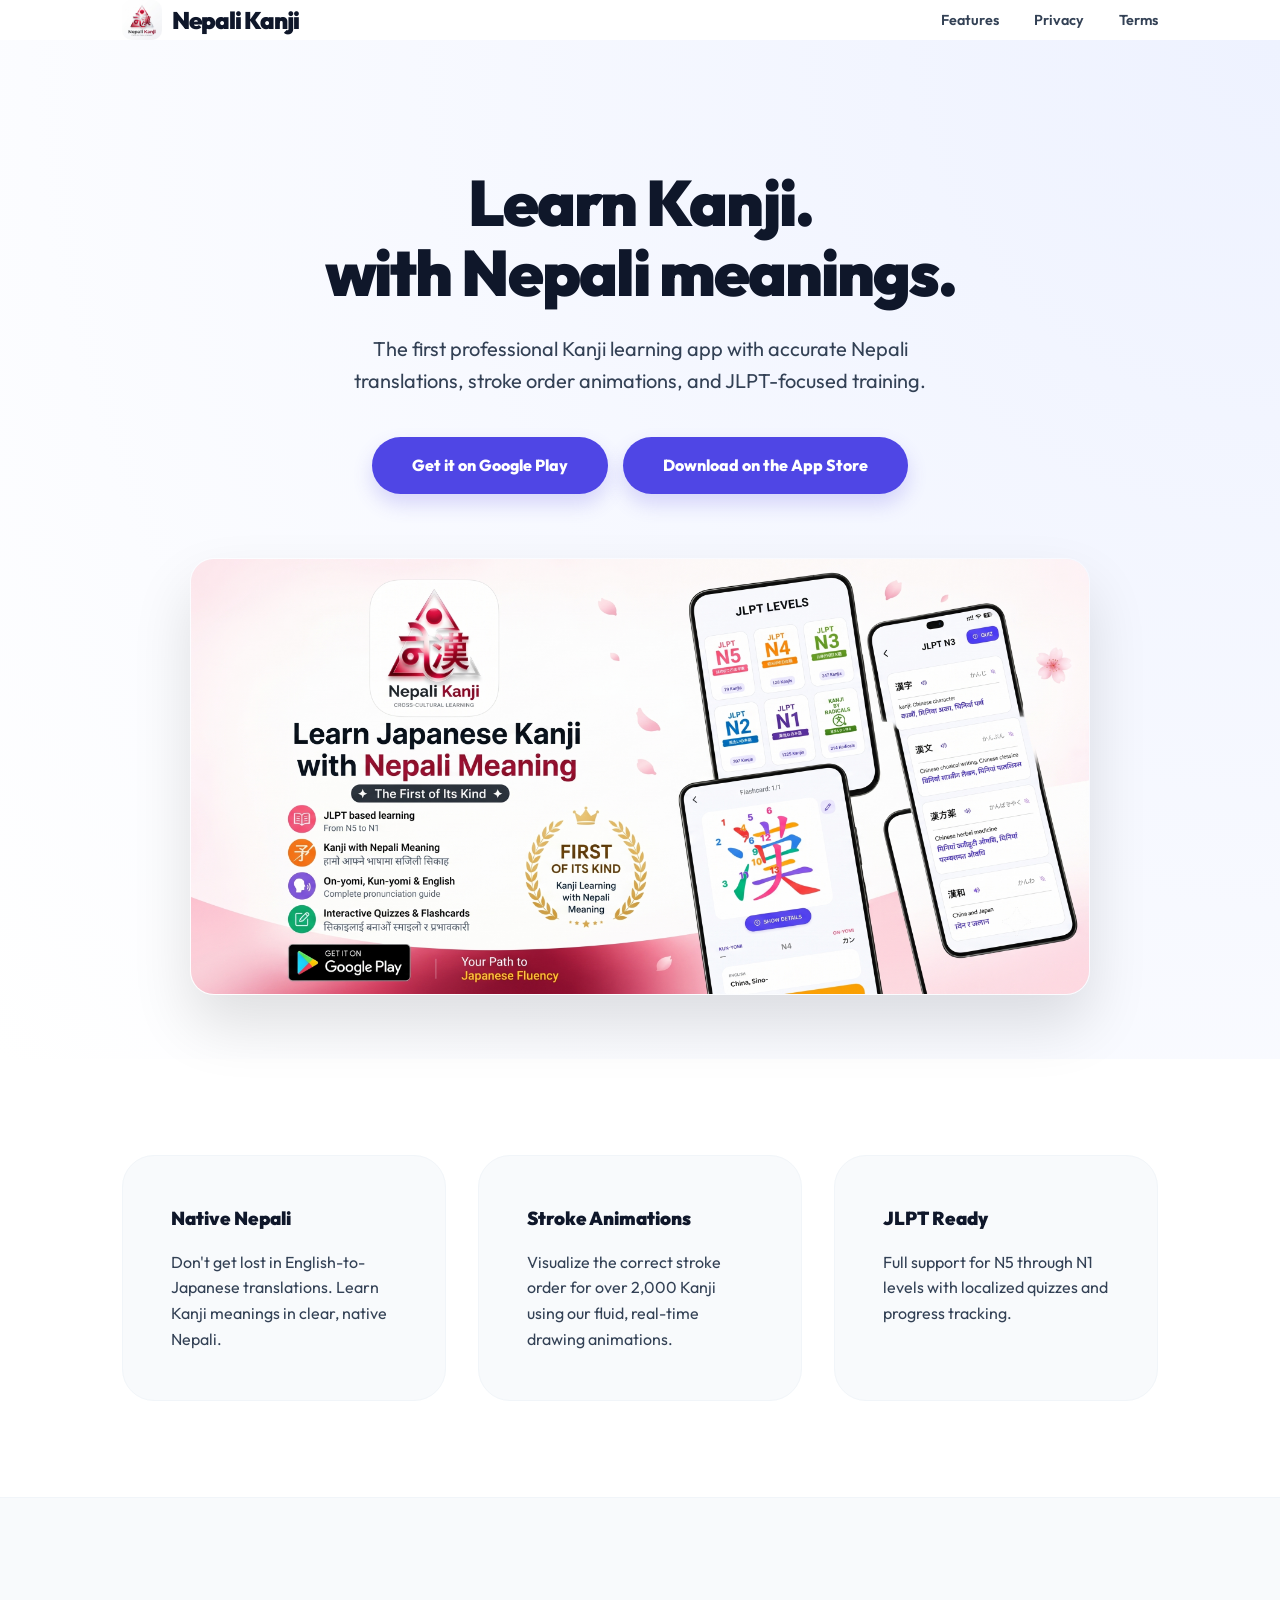
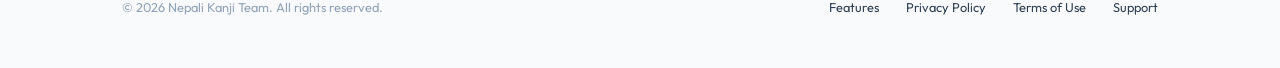
==== index.html @ c0f6758d "Update index.html" ====
<!DOCTYPE html>
<html lang="en">
<head>
    <meta charset="UTF-8">
    <meta name="viewport" content="width=device-width, initial-scale=1.0">
    <title>Nepali Kanji | Master Kanji with Nepali Meanings</title>
    <link rel="preconnect" href="https://fonts.googleapis.com">
    <link rel="preconnect" href="https://fonts.gstatic.com" crossorigin>
    <link href="https://fonts.googleapis.com/css2?family=Outfit:wght@100..900&display=swap" rel="stylesheet">
    <link rel="stylesheet" href="style.css">
    <style>
        /* This moves your inline flex styling into clean CSS, 
           and ensures the buttons stay centered on the landing page */
        .download-buttons {
            display: flex; 
            gap: 15px; 
            margin: 0 auto 20px;
            justify-content: center;
        }
        @media (max-width: 480px) {
            .download-buttons {
                flex-direction: column;
                align-items: center;
            }
        }
    </style>
</head>
<body>

    <header>
        <div class="container" style="display: flex; justify-content: space-between; align-items: center;">
            <div class="logo">
                <img src="assets/images/logo.png" alt="Nepali Kanji Logo">
                <span>Nepali Kanji</span>
            </div>
            <nav>
                <a href="#features">Features</a>
                <a href="privacy.html">Privacy</a>
                <a href="terms.html">Terms</a>
            </nav>
        </div>
    </header>

    <section class="hero">
        <div class="container">
            <h1>Learn Kanji. <br>with Nepali meanings.</h1>
            <p>The first professional Kanji learning app with accurate Nepali translations, stroke order animations, and JLPT-focused training.</p>
            
            <div class="download-buttons">
                <a href="https://play.google.com/store/apps/details?id=com.nepalikanji&pcampaignid=web_share" class="btn google-play" target="_blank" rel="noopener noreferrer">Get it on Google Play</a>
                <a href="https://apps.apple.com/np/app/nepali-kanji/id6767144621" class="btn app-store" target="_blank" rel="noopener noreferrer">Download on the App Store</a>
            </div>

            <div class="hero-image">
                <img src="assets/images/feature_image.png" alt="Nepali Kanji App Preview">
            </div>
        </div>
    </section>

    <section class="features" id="features">
        <div class="container" style="display: grid; grid-template-columns: repeat(auto-fit, minmax(300px, 1fr)); gap: 2rem;">
            <div class="feature-card">
                <h3>Native Nepali</h3>
                <p>Don't get lost in English-to-Japanese translations. Learn Kanji meanings in clear, native Nepali.</p>
            </div>
            <div class="feature-card">
                <h3>Stroke Animations</h3>
                <p>Visualize the correct stroke order for over 2,000 Kanji using our fluid, real-time drawing animations.</p>
            </div>
            <div class="feature-card">
                <h3>JLPT Ready</h3>
                <p>Full support for N5 through N1 levels with localized quizzes and progress tracking.</p>
            </div>
        </div>
    </section>

    <footer>
        <div class="container">
            <div class="footer-content">
                <div class="copyright">© <span id="year"></span> Nepali Kanji Team. All rights reserved.</div>
                <div class="footer-links">
                    <a href="#features">Features</a>
                    <a href="privacy.html">Privacy Policy</a>
                    <a href="terms.html">Terms of Use</a>
                    <a href="#">Support</a>
                </div>
            </div>
        </div>
    </footer>

    <script>
        document.getElementById('year').textContent = new Date().getFullYear();
    </script>
</body>
</html>
---- style.css ----
:root {
    --primary: #4F46E5;
    --primary-hover: #4338CA;
    --slate-50: #F8FAFC;
    --slate-100: #F1F5F9;
    --slate-800: #1E293B;
    --slate-900: #0F172A;
    --text-main: #334155;
    --white: #FFFFFF;
}

* {
    margin: 0;
    padding: 0;
    box-sizing: border-box;
}

body {
    font-family: 'Outfit', sans-serif;
    line-height: 1.6;
    color: var(--text-main);
    background-color: var(--white);
    overflow-x: hidden;
}

.container {
    max-width: 1100px;
    margin: 0 auto;
    padding: 0 2rem;
    width: 100%;
}

/* Header */
header {
    width: 100%;
}

.logo {
    font-weight: 900;
    font-size: 1.5rem;
    color: var(--slate-900);
    letter-spacing: -1px;
    display: flex;
    align-items: center;
    gap: 10px;
}

.logo img {
    height: 40px;
    border-radius: 10px;
}

nav a {
    text-decoration: none;
    color: var(--text-main);
    font-weight: 600;
    margin-left: 2rem;
    font-size: 0.9rem;
    transition: color 0.2s;
}

nav a:hover {
    color: var(--primary);
}

/* Hero Section */
.hero {
    padding: 8rem 0 4rem 0;
    text-align: center;
    background: radial-gradient(circle at top right, #EEF2FF, transparent);
    width: 100%;
}

.hero h1 {
    font-size: 4rem;
    font-weight: 900;
    color: var(--slate-900);
    line-height: 1.1;
    margin-bottom: 1.5rem;
    letter-spacing: -2px;
}

.hero p {
    font-size: 1.25rem;
    color: var(--text-main);
    max-width: 600px;
    margin: 0 auto 2.5rem;
}

/* FIXED: Download Buttons centered globally */
.download-buttons {
    display: flex;
    gap: 15px;
    margin: 0 auto 2.5rem;
    justify-content: center; /* Centers the buttons horizontally */
    align-items: center;
    width: 100%;
}

.btn {
    display: inline-block;
    background-color: var(--primary);
    color: var(--white);
    padding: 1rem 2.5rem;
    border-radius: 50px;
    text-decoration: none;
    font-weight: 800;
    transition: transform 0.2s, background-color 0.2s;
    box-shadow: 0 10px 20px rgba(79, 70, 229, 0.2);
}

.btn:hover {
    background-color: var(--primary-hover);
    transform: translateY(-2px);
}

/* Hero Image */
.hero-image {
    margin-top: 4rem;
    position: relative;
    max-width: 900px;
    margin-left: auto;
    margin-right: auto;
    width: 100%;
}

.hero-image img {
    display: block;
    width: 100%;
    height: auto;
    border-radius: 24px;
    box-shadow: 0 30px 60px rgba(0, 0, 0, 0.12);
    border: 1px solid rgba(255, 255, 255, 0.3);
}

/* Features */
.features {
    padding: 6rem 0;
    width: 100%;
}

.feature-card {
    padding: 3rem;
    background: var(--slate-50);
    border-radius: 32px;
    border: 1px solid var(--slate-100);
}

.feature-card h3 {
    font-weight: 900;
    margin-bottom: 1rem;
    color: var(--slate-900);
}

/* Footer */
footer {
    padding: 6rem 0 3rem;
    background-color: var(--slate-50);
    border-top: 1px solid var(--slate-100);
    width: 100%;
}

.footer-content {
    display: flex;
    justify-content: space-between;
    align-items: center;
    flex-wrap: wrap;
    gap: 2rem;
}

.footer-links a {
    text-decoration: none;
    color: var(--text-main);
    font-size: 0.8rem;
    margin-left: 1.5rem;
}

.copyright {
    font-size: 0.8rem;
    color: #94A3B8;
}

/* Legal Pages */
.legal-content {
    padding: 6rem 0;
    max-width: 800px;
    margin: 0 auto;
}

.legal-content h1 {
    font-size: 2.5rem;
    font-weight: 900;
    margin-bottom: 2rem;
}

.legal-content h2 {
    font-size: 1.5rem;
    font-weight: 900;
    margin: 2.5rem 0 1rem;
    color: var(--primary);
}

.legal-content p, .legal-content ul {
    margin-bottom: 1.5rem;
    line-height: 1.8;
}

/* Responsive adjustments */
@media (max-width: 480px) {
    .download-buttons {
        flex-direction: column;
        align-items: center;
    }
    .download-buttons .btn {
        width: 100%;
        text-align: center;
    }
}
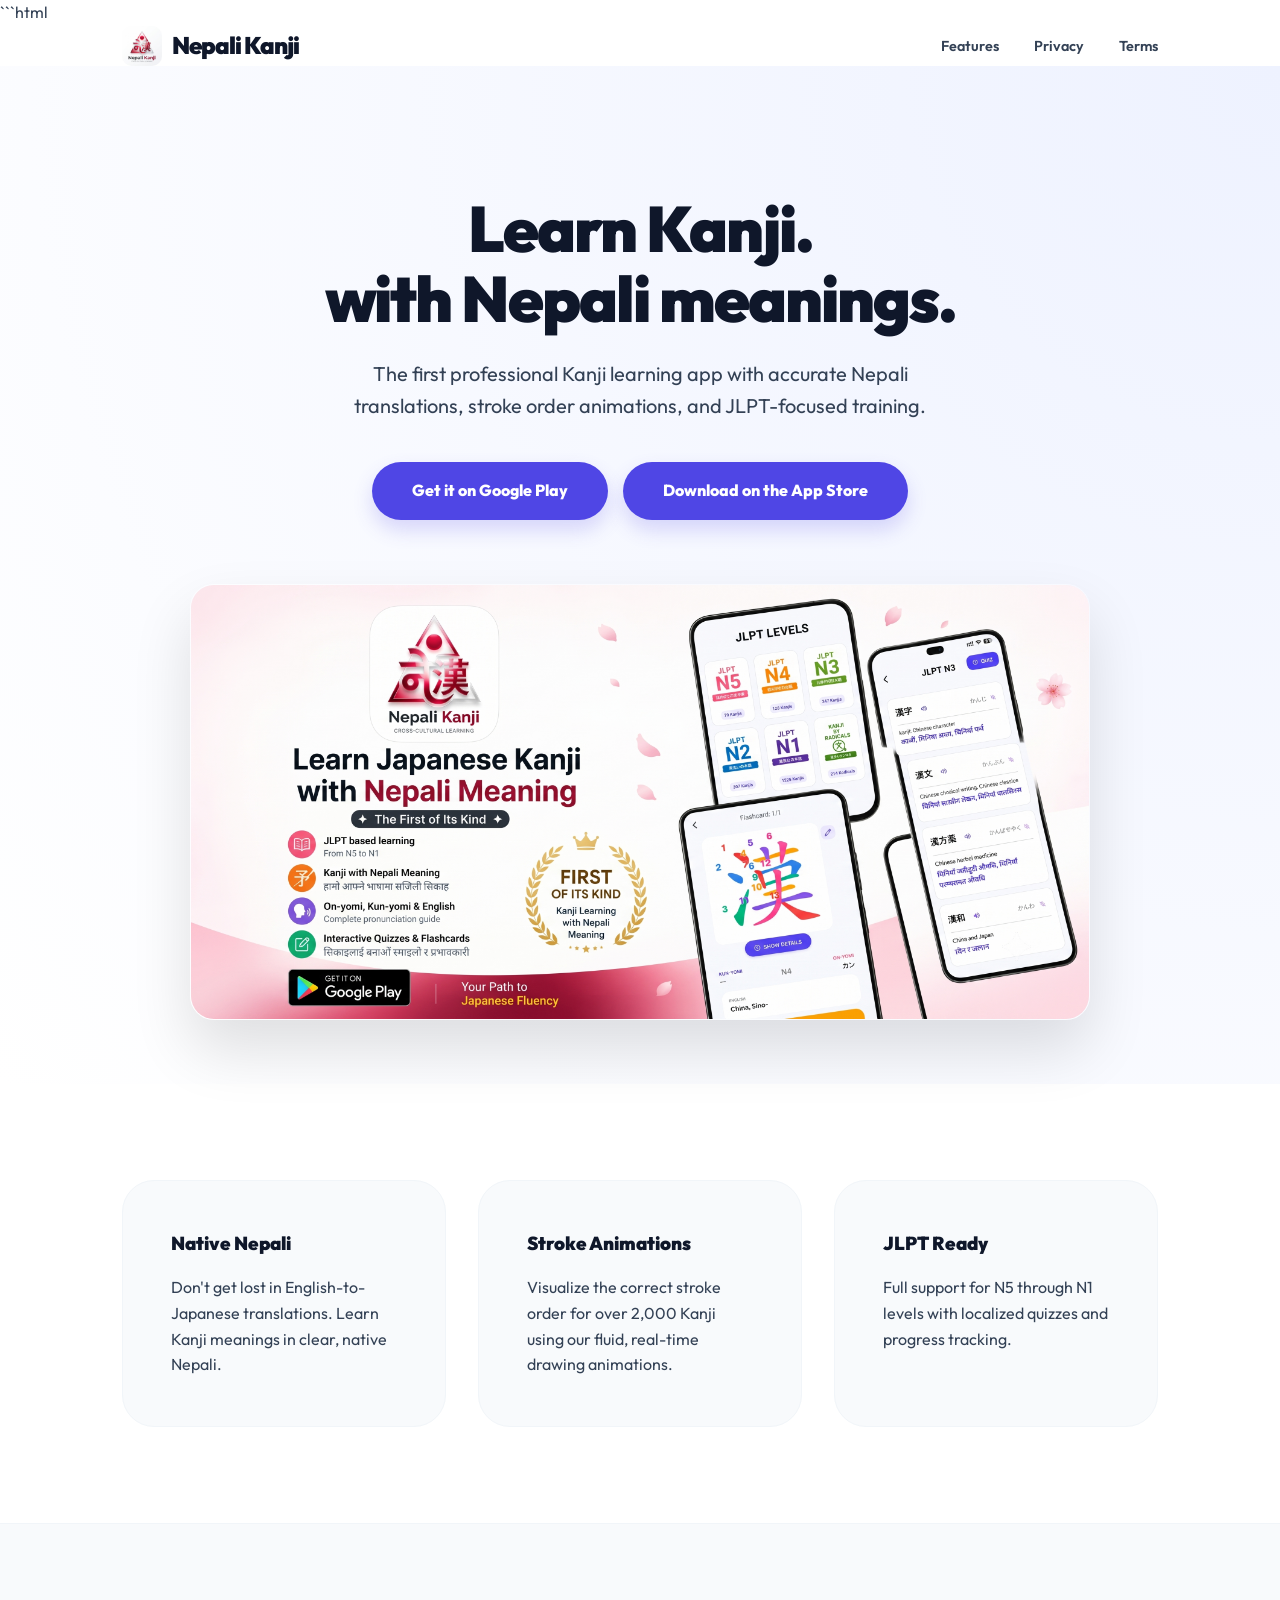
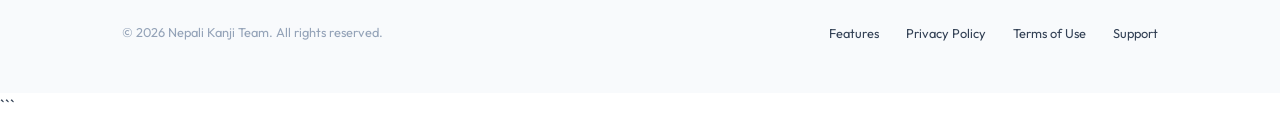
==== commit 51cbd5c6: "Update index.html" ====
--- a/index.html
+++ b/index.html
@@ -1,22 +1,86 @@
+```html
 <!DOCTYPE html>
 <html lang="en">
 <head>
     <meta charset="UTF-8">
     <meta name="viewport" content="width=device-width, initial-scale=1.0">
+
+    <!-- Primary SEO -->
     <title>Nepali Kanji | Master Kanji with Nepali Meanings</title>
+    <meta name="description" content="Learn Japanese Kanji with accurate Nepali meanings. Master JLPT N5–N1 Kanji through stroke order animations, quizzes, progress tracking, and localized Nepali learning.">
+    <meta name="keywords" content="Nepali Kanji, Kanji Learning App, Japanese Kanji, JLPT N5, JLPT N4, JLPT N3, JLPT N2, JLPT N1, Learn Japanese in Nepali, Japanese Language Nepal, Kanji Dictionary Nepali">
+    <meta name="author" content="Nepali Kanji Team">
+    <meta name="robots" content="index, follow">
+    <meta name="language" content="English">
+
+    <!-- Canonical URL -->
+    <link rel="canonical" href="https://nepalikanjiapp.com/">
+
+    <!-- Theme Color -->
+    <meta name="theme-color" content="#2563eb">
+
+    <!-- Open Graph -->
+    <meta property="og:type" content="website">
+    <meta property="og:title" content="Nepali Kanji | Master Kanji with Nepali Meanings">
+    <meta property="og:description" content="The first professional Kanji learning app with accurate Nepali translations, stroke order animations, and JLPT-focused training.">
+    <meta property="og:url" content="https://nepalikanji.com/">
+    <meta property="og:site_name" content="Nepali Kanji">
+    <meta property="og:image" content="https://nepalikanji.com/assets/images/feature_image.png">
+    <meta property="og:image:alt" content="Nepali Kanji App Preview">
+
+    <!-- Twitter -->
+    <meta name="twitter:card" content="summary_large_image">
+    <meta name="twitter:title" content="Nepali Kanji | Master Kanji with Nepali Meanings">
+    <meta name="twitter:description" content="Learn Japanese Kanji with Nepali meanings, JLPT practice, and stroke order animations.">
+    <meta name="twitter:image" content="https://nepalikanji.com/assets/images/feature_image.png">
+
+    <!-- Mobile App -->
+    <meta name="apple-mobile-web-app-capable" content="yes">
+    <meta name="apple-mobile-web-app-title" content="Nepali Kanji">
+    <meta name="apple-mobile-web-app-status-bar-style" content="default">
+
+    <!-- Favicon -->
+    <link rel="icon" type="image/png" href="assets/images/logo.png">
+    <link rel="apple-touch-icon" href="assets/images/logo.png">
+
+    <!-- Fonts -->
     <link rel="preconnect" href="https://fonts.googleapis.com">
     <link rel="preconnect" href="https://fonts.gstatic.com" crossorigin>
     <link href="https://fonts.googleapis.com/css2?family=Outfit:wght@100..900&display=swap" rel="stylesheet">
+
+    <!-- Styles -->
     <link rel="stylesheet" href="style.css">
+
+    <!-- Structured Data -->
+    <script type="application/ld+json">
+    {
+      "@context": "https://schema.org",
+      "@type": "MobileApplication",
+      "name": "Nepali Kanji",
+      "applicationCategory": "EducationalApplication",
+      "operatingSystem": "Android, iOS",
+      "description": "Learn Japanese Kanji with accurate Nepali meanings, stroke order animations, JLPT preparation, quizzes, and progress tracking.",
+      "url": "https://nepalikanji.com/",
+      "image": "https://nepalikanji.com/assets/images/feature_image.png",
+      "publisher": {
+        "@type": "Organization",
+        "name": "Nepali Kanji Team"
+      },
+      "downloadUrl": [
+        "https://play.google.com/store/apps/details?id=com.nepalikanji",
+        "https://apps.apple.com/np/app/nepali-kanji/id6767144621"
+      ]
+    }
+    </script>
+
     <style>
-        /* This moves your inline flex styling into clean CSS, 
-           and ensures the buttons stay centered on the landing page */
         .download-buttons {
-            display: flex; 
-            gap: 15px; 
+            display: flex;
+            gap: 15px;
             margin: 0 auto 20px;
             justify-content: center;
         }
+
         @media (max-width: 480px) {
             .download-buttons {
                 flex-direction: column;
@@ -43,12 +107,27 @@
 
     <section class="hero">
         <div class="container">
-            <h1>Learn Kanji. <br>with Nepali meanings.</h1>
-            <p>The first professional Kanji learning app with accurate Nepali translations, stroke order animations, and JLPT-focused training.</p>
-            
+            <h1>Learn Kanji.<br>with Nepali meanings.</h1>
+
+            <p>
+                The first professional Kanji learning app with accurate Nepali translations,
+                stroke order animations, and JLPT-focused training.
+            </p>
+
             <div class="download-buttons">
-                <a href="https://play.google.com/store/apps/details?id=com.nepalikanji&pcampaignid=web_share" class="btn google-play" target="_blank" rel="noopener noreferrer">Get it on Google Play</a>
-                <a href="https://apps.apple.com/np/app/nepali-kanji/id6767144621" class="btn app-store" target="_blank" rel="noopener noreferrer">Download on the App Store</a>
+                <a href="https://play.google.com/store/apps/details?id=com.nepalikanji&pcampaignid=web_share"
+                   class="btn google-play"
+                   target="_blank"
+                   rel="noopener noreferrer">
+                    Get it on Google Play
+                </a>
+
+                <a href="https://apps.apple.com/np/app/nepali-kanji/id6767144621"
+                   class="btn app-store"
+                   target="_blank"
+                   rel="noopener noreferrer">
+                    Download on the App Store
+                </a>
             </div>
 
             <div class="hero-image">
@@ -58,26 +137,44 @@
     </section>
 
     <section class="features" id="features">
-        <div class="container" style="display: grid; grid-template-columns: repeat(auto-fit, minmax(300px, 1fr)); gap: 2rem;">
+        <div class="container"
+             style="display: grid; grid-template-columns: repeat(auto-fit, minmax(300px, 1fr)); gap: 2rem;">
+
             <div class="feature-card">
                 <h3>Native Nepali</h3>
-                <p>Don't get lost in English-to-Japanese translations. Learn Kanji meanings in clear, native Nepali.</p>
+                <p>
+                    Don't get lost in English-to-Japanese translations.
+                    Learn Kanji meanings in clear, native Nepali.
+                </p>
             </div>
+
             <div class="feature-card">
                 <h3>Stroke Animations</h3>
-                <p>Visualize the correct stroke order for over 2,000 Kanji using our fluid, real-time drawing animations.</p>
+                <p>
+                    Visualize the correct stroke order for over 2,000 Kanji
+                    using our fluid, real-time drawing animations.
+                </p>
             </div>
+
             <div class="feature-card">
                 <h3>JLPT Ready</h3>
-                <p>Full support for N5 through N1 levels with localized quizzes and progress tracking.</p>
+                <p>
+                    Full support for N5 through N1 levels with localized
+                    quizzes and progress tracking.
+                </p>
             </div>
+
         </div>
     </section>
 
     <footer>
         <div class="container">
             <div class="footer-content">
-                <div class="copyright">© <span id="year"></span> Nepali Kanji Team. All rights reserved.</div>
+                <div class="copyright">
+                    © <span id="year"></span> Nepali Kanji Team.
+                    All rights reserved.
+                </div>
+
                 <div class="footer-links">
                     <a href="#features">Features</a>
                     <a href="privacy.html">Privacy Policy</a>
@@ -89,7 +186,10 @@
     </footer>
 
     <script>
-        document.getElementById('year').textContent = new Date().getFullYear();
+        document.getElementById('year').textContent =
+            new Date().getFullYear();
     </script>
+
 </body>
 </html>
+```
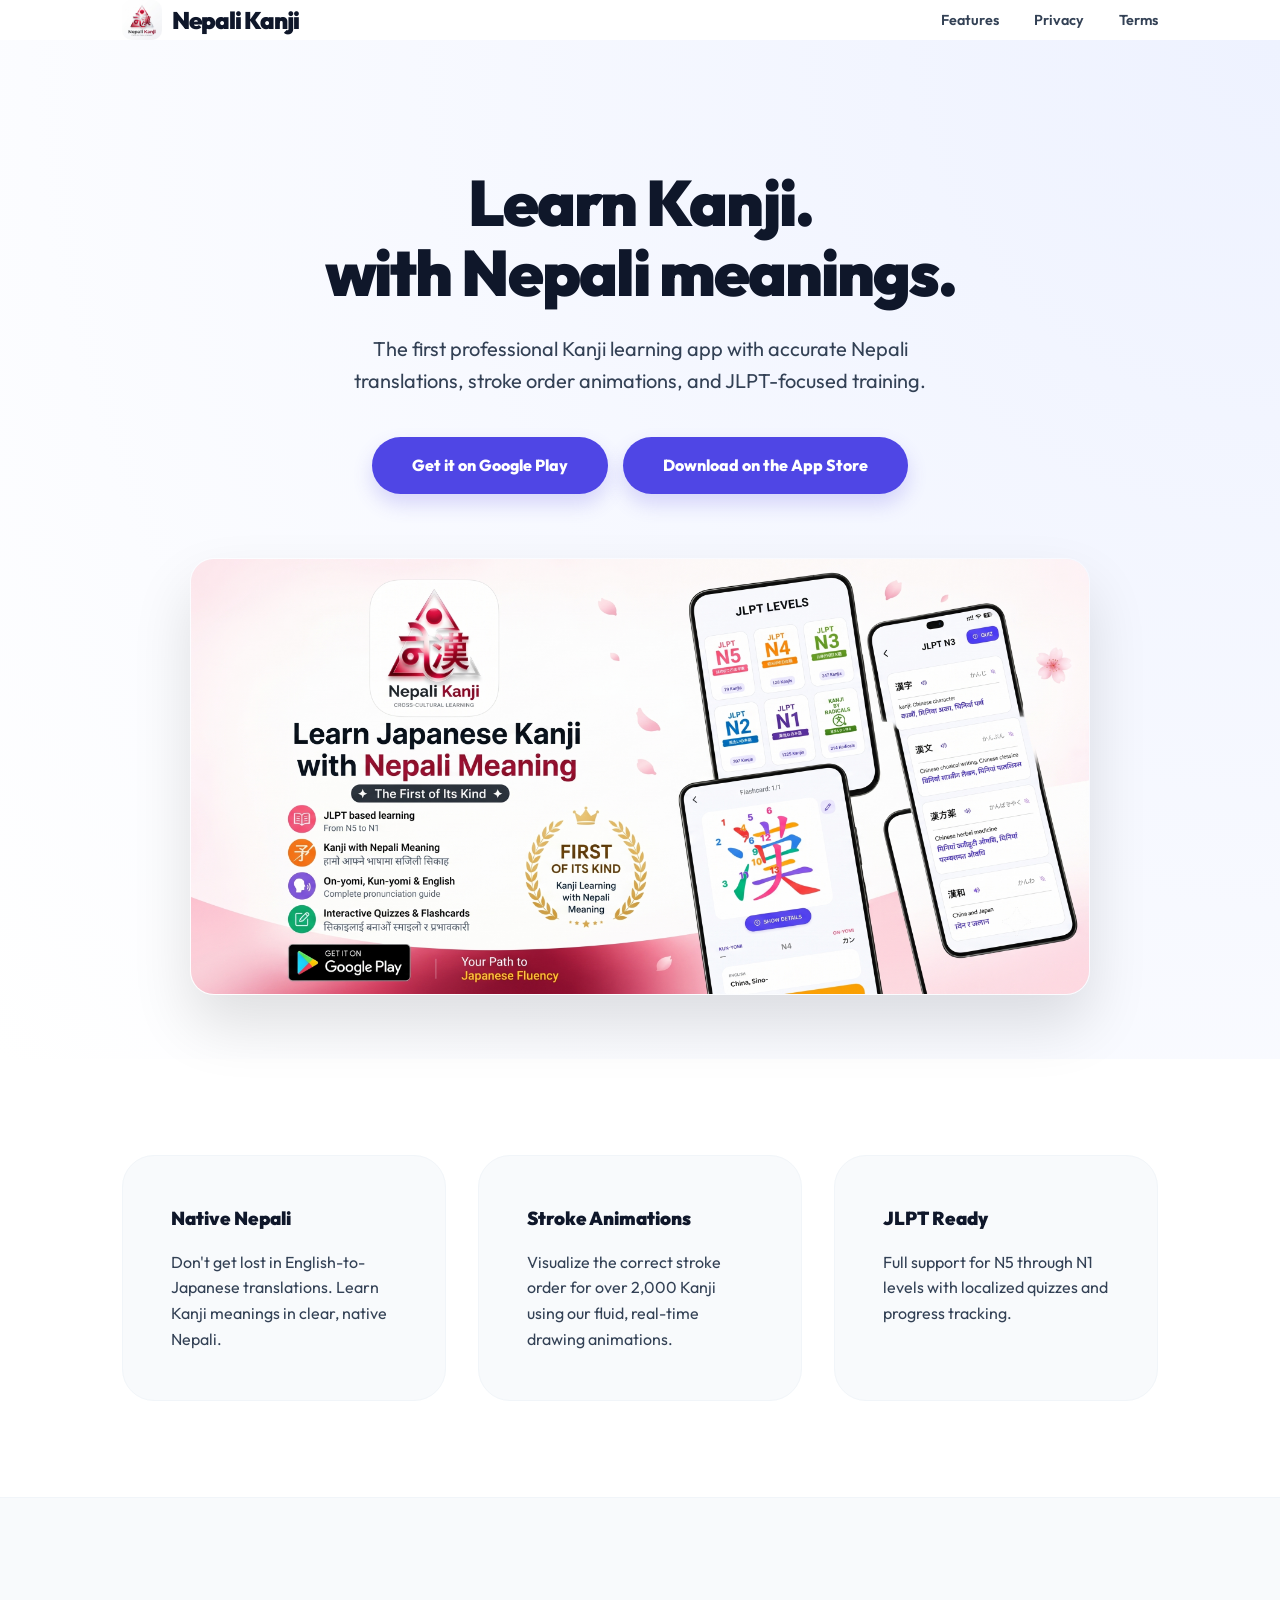
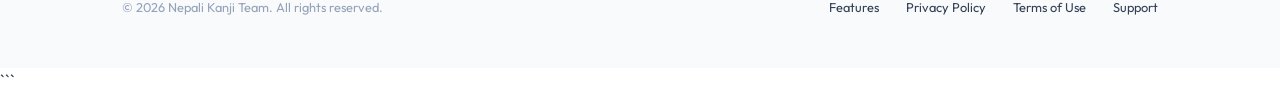
==== commit f865f504: "Update index.html" ====
--- a/index.html
+++ b/index.html
@@ -1,4 +1,3 @@
-```html
 <!DOCTYPE html>
 <html lang="en">
 <head>
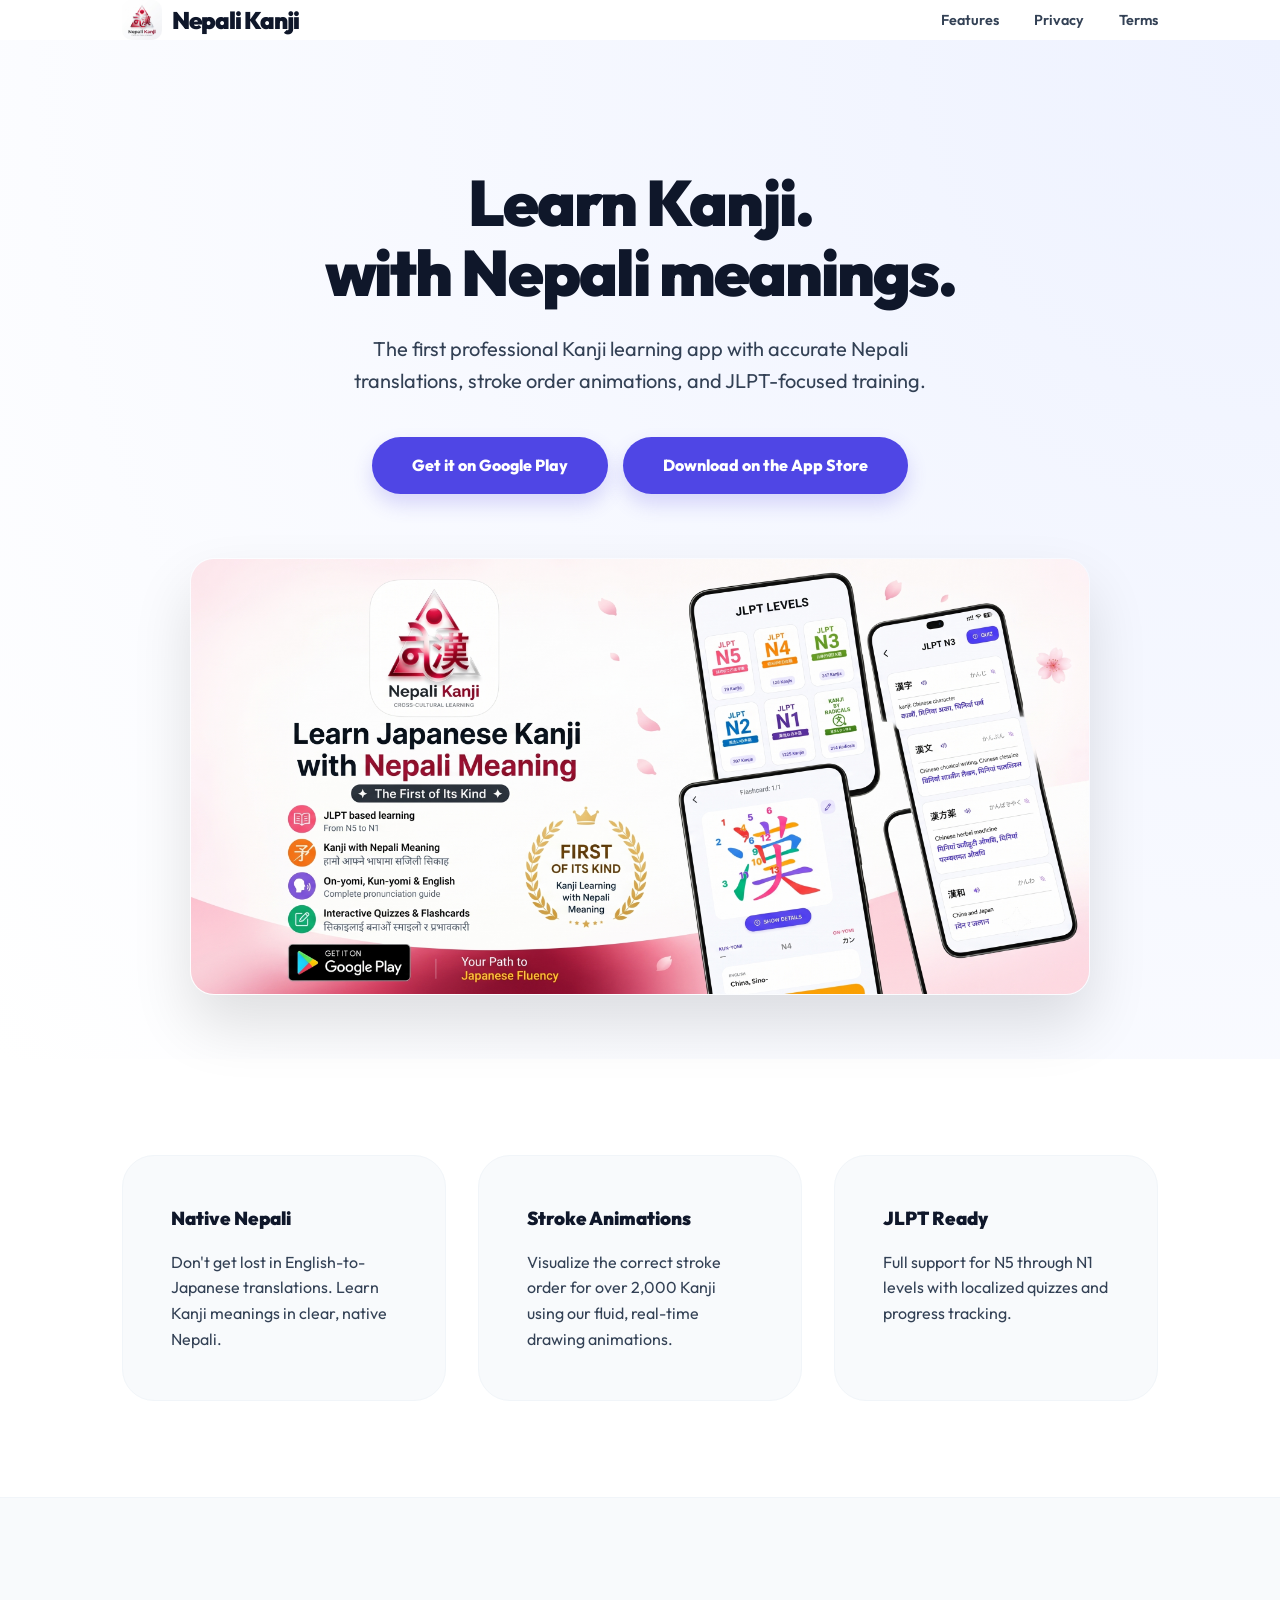
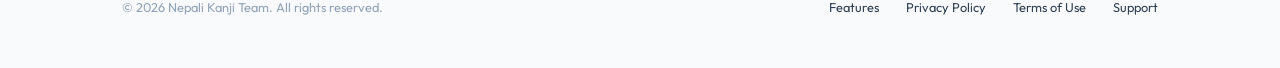
==== commit 1e299413: "Update index.html" ====
--- a/index.html
+++ b/index.html
@@ -22,16 +22,16 @@
     <meta property="og:type" content="website">
     <meta property="og:title" content="Nepali Kanji | Master Kanji with Nepali Meanings">
     <meta property="og:description" content="The first professional Kanji learning app with accurate Nepali translations, stroke order animations, and JLPT-focused training.">
-    <meta property="og:url" content="https://nepalikanji.com/">
+    <meta property="og:url" content="https://nepalikanjiapp.com/">
     <meta property="og:site_name" content="Nepali Kanji">
-    <meta property="og:image" content="https://nepalikanji.com/assets/images/feature_image.png">
+    <meta property="og:image" content="https://nepalikanjiapp.com/assets/images/feature_image.png">
     <meta property="og:image:alt" content="Nepali Kanji App Preview">
 
     <!-- Twitter -->
     <meta name="twitter:card" content="summary_large_image">
     <meta name="twitter:title" content="Nepali Kanji | Master Kanji with Nepali Meanings">
     <meta name="twitter:description" content="Learn Japanese Kanji with Nepali meanings, JLPT practice, and stroke order animations.">
-    <meta name="twitter:image" content="https://nepalikanji.com/assets/images/feature_image.png">
+    <meta name="twitter:image" content="https://nepalikanjiapp.com/assets/images/feature_image.png">
 
     <!-- Mobile App -->
     <meta name="apple-mobile-web-app-capable" content="yes">
@@ -59,8 +59,8 @@
       "applicationCategory": "EducationalApplication",
       "operatingSystem": "Android, iOS",
       "description": "Learn Japanese Kanji with accurate Nepali meanings, stroke order animations, JLPT preparation, quizzes, and progress tracking.",
-      "url": "https://nepalikanji.com/",
-      "image": "https://nepalikanji.com/assets/images/feature_image.png",
+      "url": "https://nepalikanjiapp.com/",
+      "image": "https://nepalikanjiapp.com/assets/images/feature_image.png",
       "publisher": {
         "@type": "Organization",
         "name": "Nepali Kanji Team"
@@ -191,4 +191,3 @@
 
 </body>
 </html>
-```
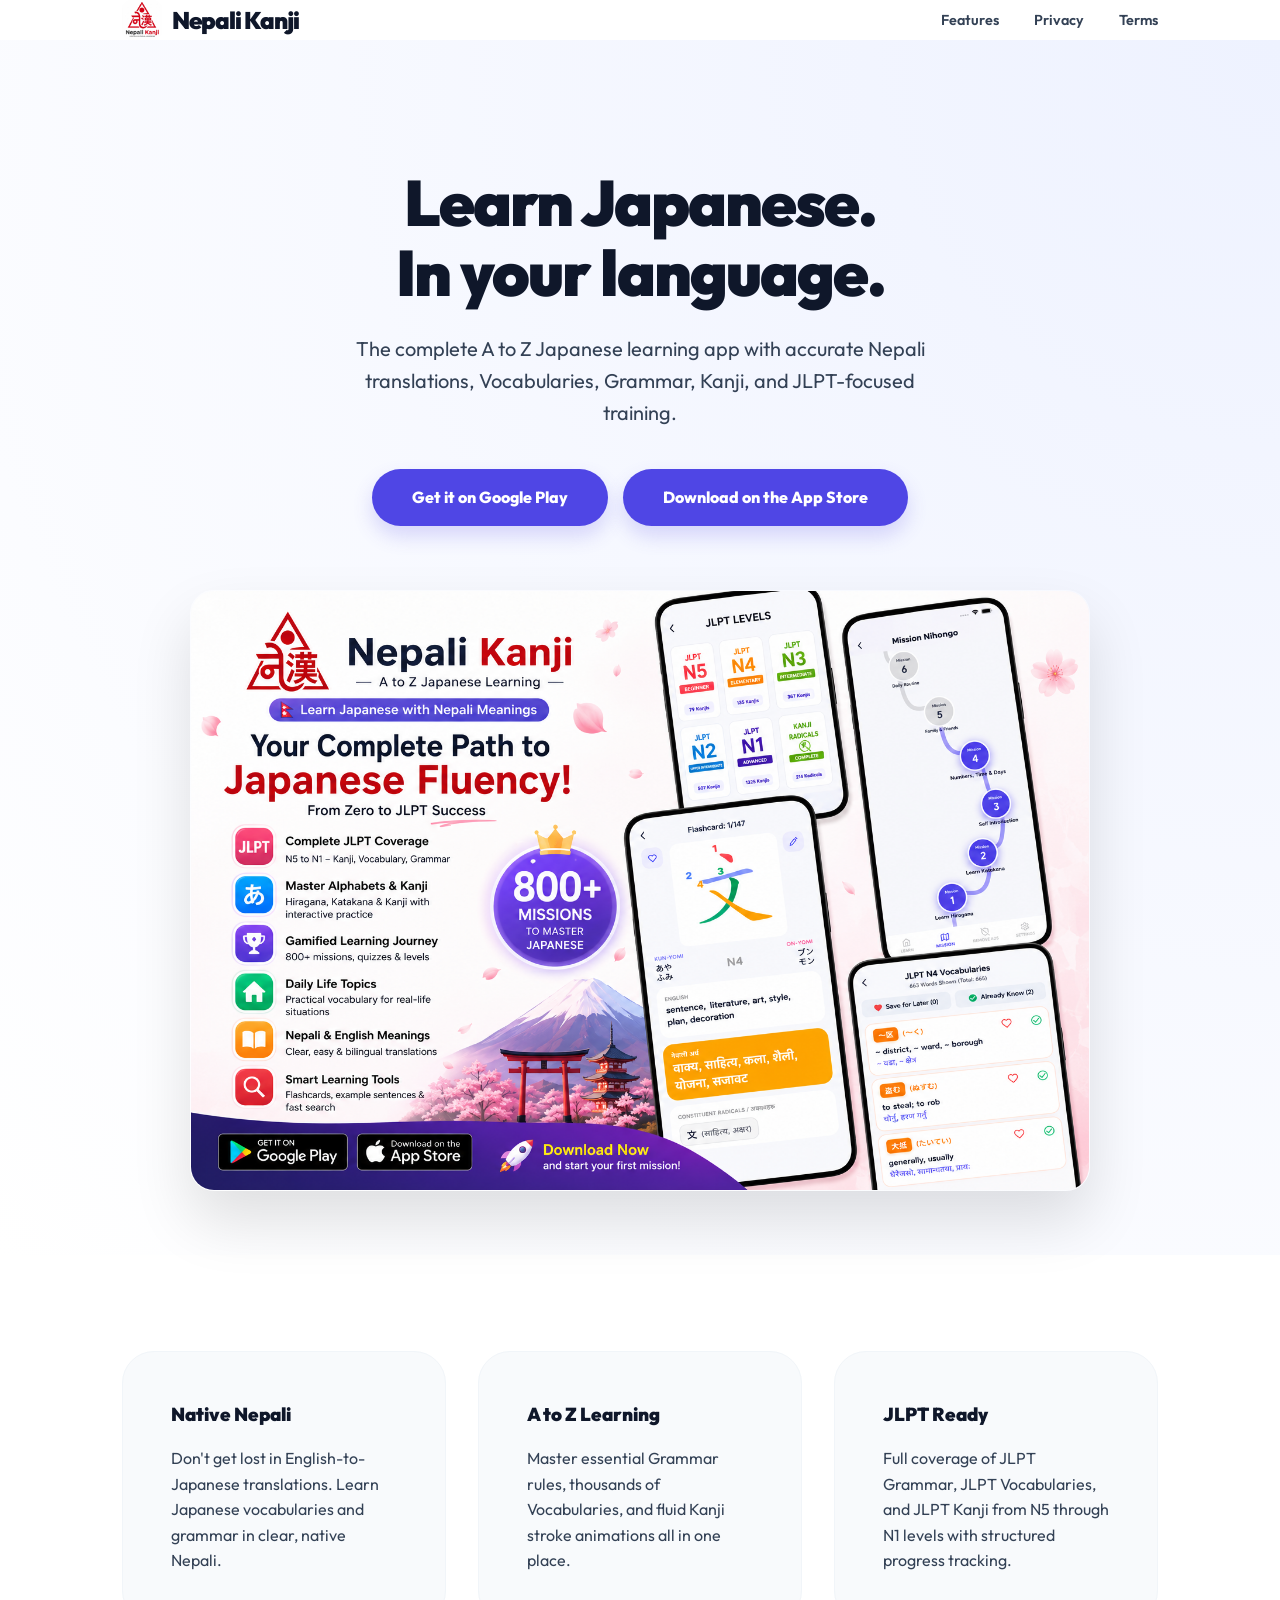
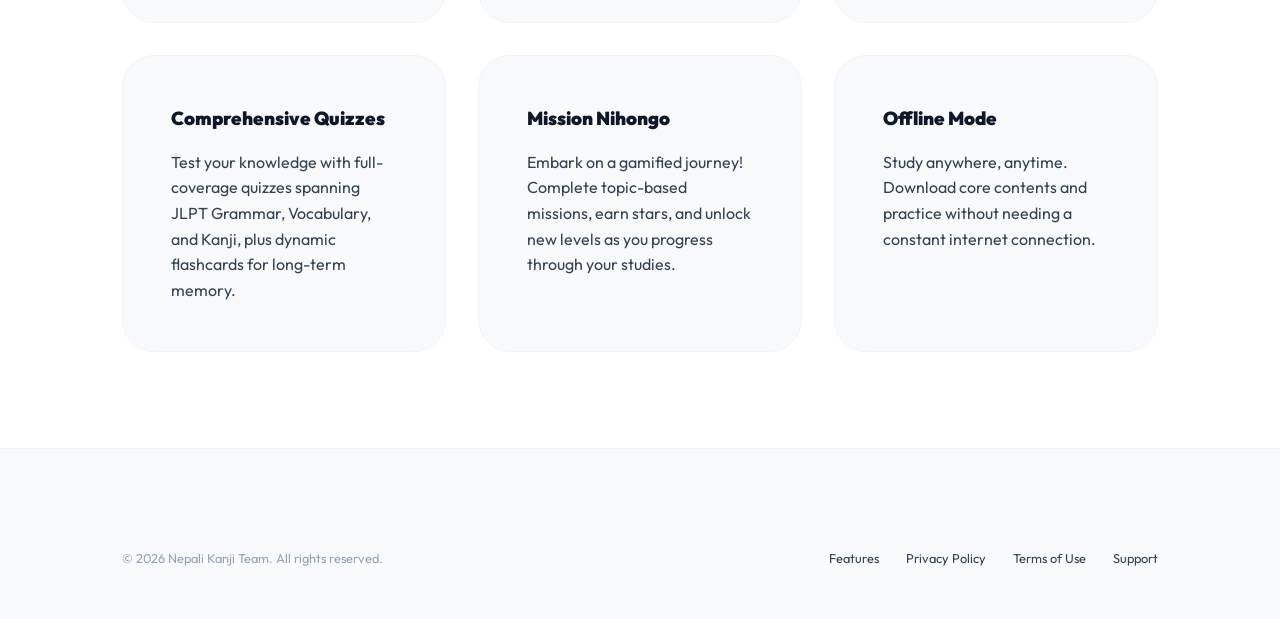
==== commit f94ab535: "Update index.html" ====
--- a/index.html
+++ b/index.html
@@ -5,9 +5,9 @@
     <meta name="viewport" content="width=device-width, initial-scale=1.0">
 
     <!-- Primary SEO -->
-    <title>Nepali Kanji | Master Kanji with Nepali Meanings</title>
-    <meta name="description" content="Learn Japanese Kanji with accurate Nepali meanings. Master JLPT N5–N1 Kanji through stroke order animations, quizzes, progress tracking, and localized Nepali learning.">
-    <meta name="keywords" content="Nepali Kanji, Kanji Learning App, Japanese Kanji, JLPT N5, JLPT N4, JLPT N3, JLPT N2, JLPT N1, Learn Japanese in Nepali, Japanese Language Nepal, Kanji Dictionary Nepali">
+    <title>Nepali Kanji | Complete Japanese A to Z with Nepali Translations</title>
+    <meta name="description" content="Learn Japanese from A to Z with accurate Nepali meanings. Master Vocabularies, Grammar, Kanji, and JLPT-focused training from N5 to N1.">
+    <meta name="keywords" content="Nepali Kanji, Japanese Learning App, JLPT N5, JLPT N4, JLPT N3, JLPT N2, JLPT N1, Learn Japanese in Nepali, Japanese Language Nepal, Kanji Dictionary Nepali, Japanese Grammar Nepali, Japanese Vocabulary Nepali">
     <meta name="author" content="Nepali Kanji Team">
     <meta name="robots" content="index, follow">
     <meta name="language" content="English">
@@ -20,8 +20,8 @@
 
     <!-- Open Graph -->
     <meta property="og:type" content="website">
-    <meta property="og:title" content="Nepali Kanji | Master Kanji with Nepali Meanings">
-    <meta property="og:description" content="The first professional Kanji learning app with accurate Nepali translations, stroke order animations, and JLPT-focused training.">
+    <meta property="og:title" content="Nepali Kanji | Complete Japanese A to Z with Nepali Translations">
+    <meta property="og:description" content="The complete A to Z Japanese learning app with accurate Nepali translations, Vocabularies, Grammar, Kanji, and JLPT-focused training.">
     <meta property="og:url" content="https://nepalikanjiapp.com/">
     <meta property="og:site_name" content="Nepali Kanji">
     <meta property="og:image" content="https://nepalikanjiapp.com/assets/images/feature_image.png">
@@ -29,8 +29,8 @@
 
     <!-- Twitter -->
     <meta name="twitter:card" content="summary_large_image">
-    <meta name="twitter:title" content="Nepali Kanji | Master Kanji with Nepali Meanings">
-    <meta name="twitter:description" content="Learn Japanese Kanji with Nepali meanings, JLPT practice, and stroke order animations.">
+    <meta name="twitter:title" content="Nepali Kanji | Complete Japanese A to Z with Nepali Translations">
+    <meta name="twitter:description" content="Learn Japanese from A to Z with Nepali meanings, JLPT practice, Vocabularies, Grammar, and Kanji.">
     <meta name="twitter:image" content="https://nepalikanjiapp.com/assets/images/feature_image.png">
 
     <!-- Mobile App -->
@@ -58,7 +58,7 @@
       "name": "Nepali Kanji",
       "applicationCategory": "EducationalApplication",
       "operatingSystem": "Android, iOS",
-      "description": "Learn Japanese Kanji with accurate Nepali meanings, stroke order animations, JLPT preparation, quizzes, and progress tracking.",
+      "description": "Learn Japanese from A to Z with accurate Nepali meanings, Vocabularies, Grammar, Kanji, JLPT preparation, quizzes, and progress tracking.",
       "url": "https://nepalikanjiapp.com/",
       "image": "https://nepalikanjiapp.com/assets/images/feature_image.png",
       "publisher": {
@@ -106,11 +106,10 @@
 
     <section class="hero">
         <div class="container">
-            <h1>Learn Kanji.<br>with Nepali meanings.</h1>
+            <h1>Learn Japanese.<br>In your language.</h1>
 
             <p>
-                The first professional Kanji learning app with accurate Nepali translations,
-                stroke order animations, and JLPT-focused training.
+                The complete A to Z Japanese learning app with accurate Nepali translations, Vocabularies, Grammar, Kanji, and JLPT-focused training.
             </p>
 
             <div class="download-buttons">
@@ -142,24 +141,42 @@
             <div class="feature-card">
                 <h3>Native Nepali</h3>
                 <p>
-                    Don't get lost in English-to-Japanese translations.
-                    Learn Kanji meanings in clear, native Nepali.
-                </p>
-            </div>
-
-            <div class="feature-card">
-                <h3>Stroke Animations</h3>
-                <p>
-                    Visualize the correct stroke order for over 2,000 Kanji
-                    using our fluid, real-time drawing animations.
+                    Don't get lost in English-to-Japanese translations. Learn Japanese vocabularies and grammar in clear, native Nepali.
+                </p>
+            </div>
+
+            <div class="feature-card">
+                <h3>A to Z Learning</h3>
+                <p>
+                    Master essential Grammar rules, thousands of Vocabularies, and fluid Kanji stroke animations all in one place.
                 </p>
             </div>
 
             <div class="feature-card">
                 <h3>JLPT Ready</h3>
                 <p>
-                    Full support for N5 through N1 levels with localized
-                    quizzes and progress tracking.
+                    Full coverage of JLPT Grammar, JLPT Vocabularies, and JLPT Kanji from N5 through N1 levels with structured progress tracking.
+                </p>
+            </div>
+
+            <div class="feature-card">
+                <h3>Comprehensive Quizzes</h3>
+                <p>
+                    Test your knowledge with full-coverage quizzes spanning JLPT Grammar, Vocabulary, and Kanji, plus dynamic flashcards for long-term memory.
+                </p>
+            </div>
+
+            <div class="feature-card">
+                <h3>Mission Nihongo</h3>
+                <p>
+                    Embark on a gamified journey! Complete topic-based missions, earn stars, and unlock new levels as you progress through your studies.
+                </p>
+            </div>
+
+            <div class="feature-card">
+                <h3>Offline Mode</h3>
+                <p>
+                    Study anywhere, anytime. Download core contents and practice without needing a constant internet connection.
                 </p>
             </div>
 
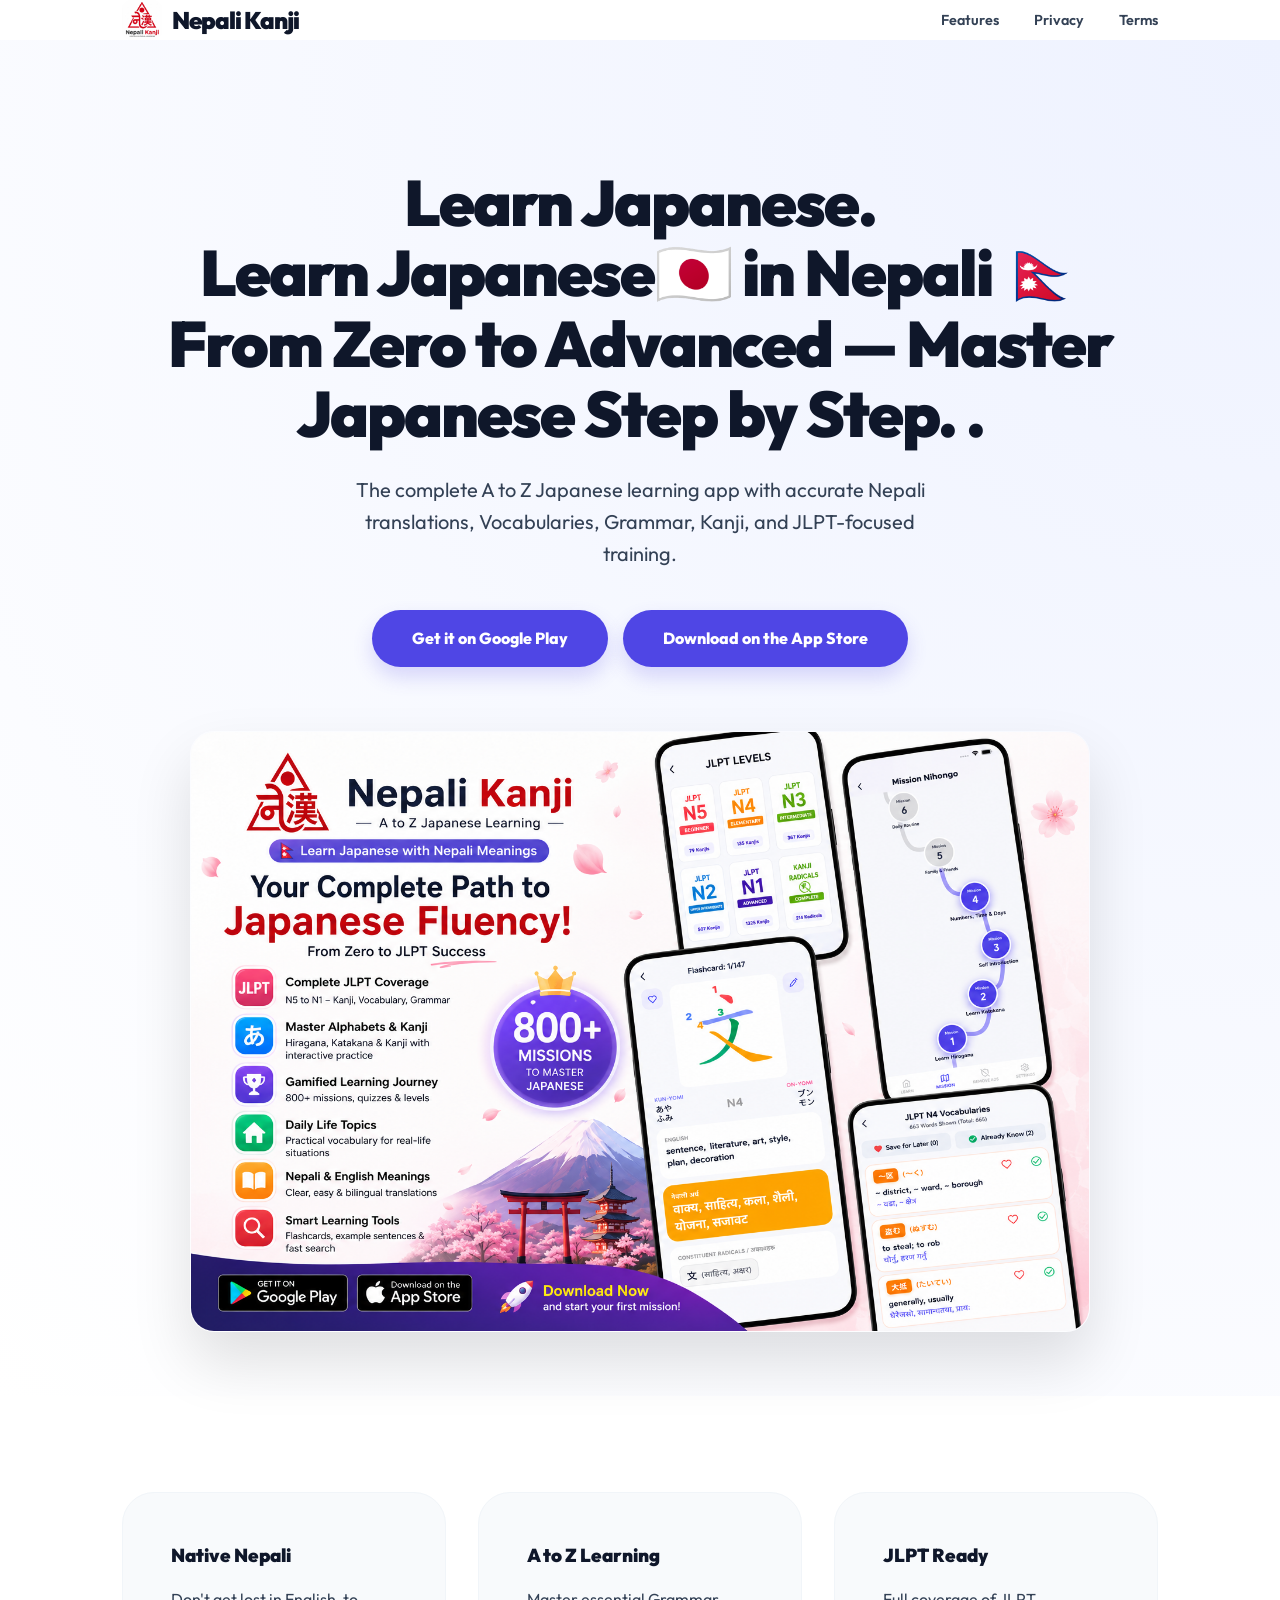
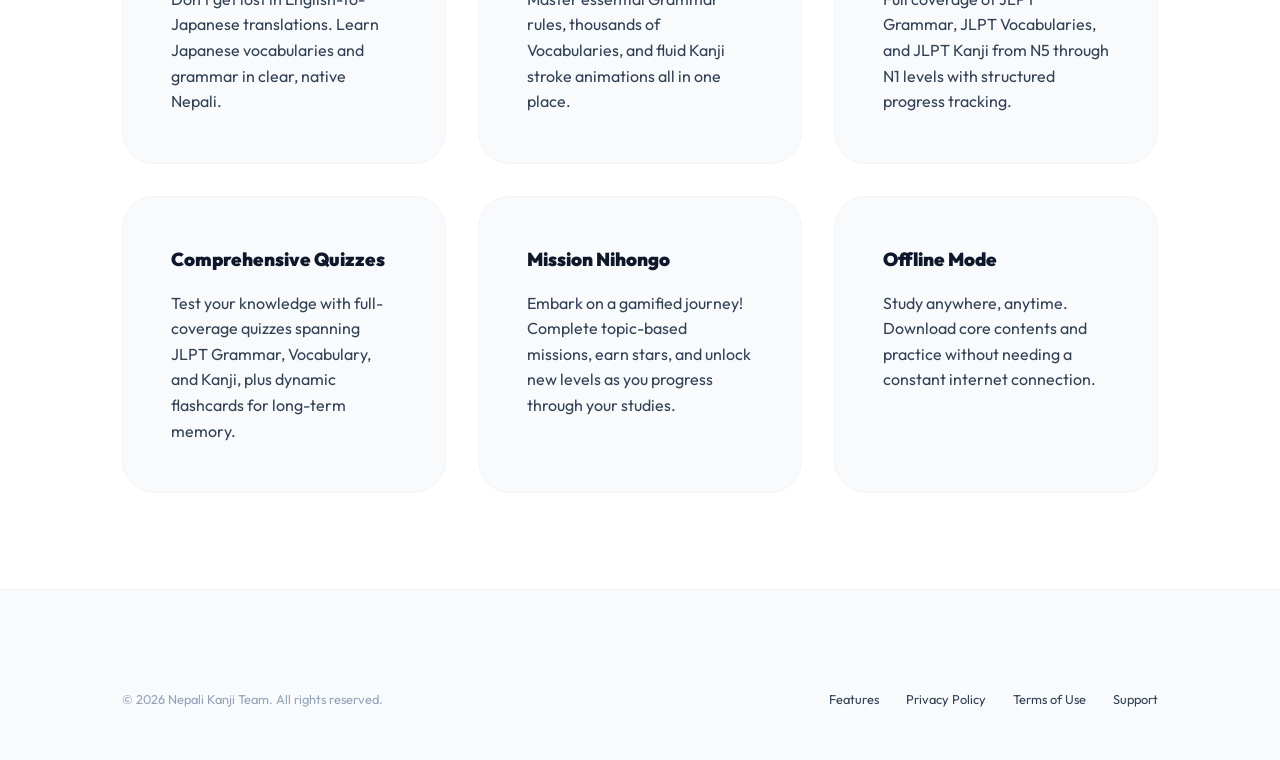
==== commit 7223f5e0: "Update index.html" ====
--- a/index.html
+++ b/index.html
@@ -106,7 +106,9 @@
 
     <section class="hero">
         <div class="container">
-            <h1>Learn Japanese.<br>In your language.</h1>
+            <h1>Learn Japanese.<br>Learn Japanese🇯🇵 in Nepali 🇳🇵
+From Zero to Advanced — Master Japanese Step by Step.
+.</h1>
 
             <p>
                 The complete A to Z Japanese learning app with accurate Nepali translations, Vocabularies, Grammar, Kanji, and JLPT-focused training.
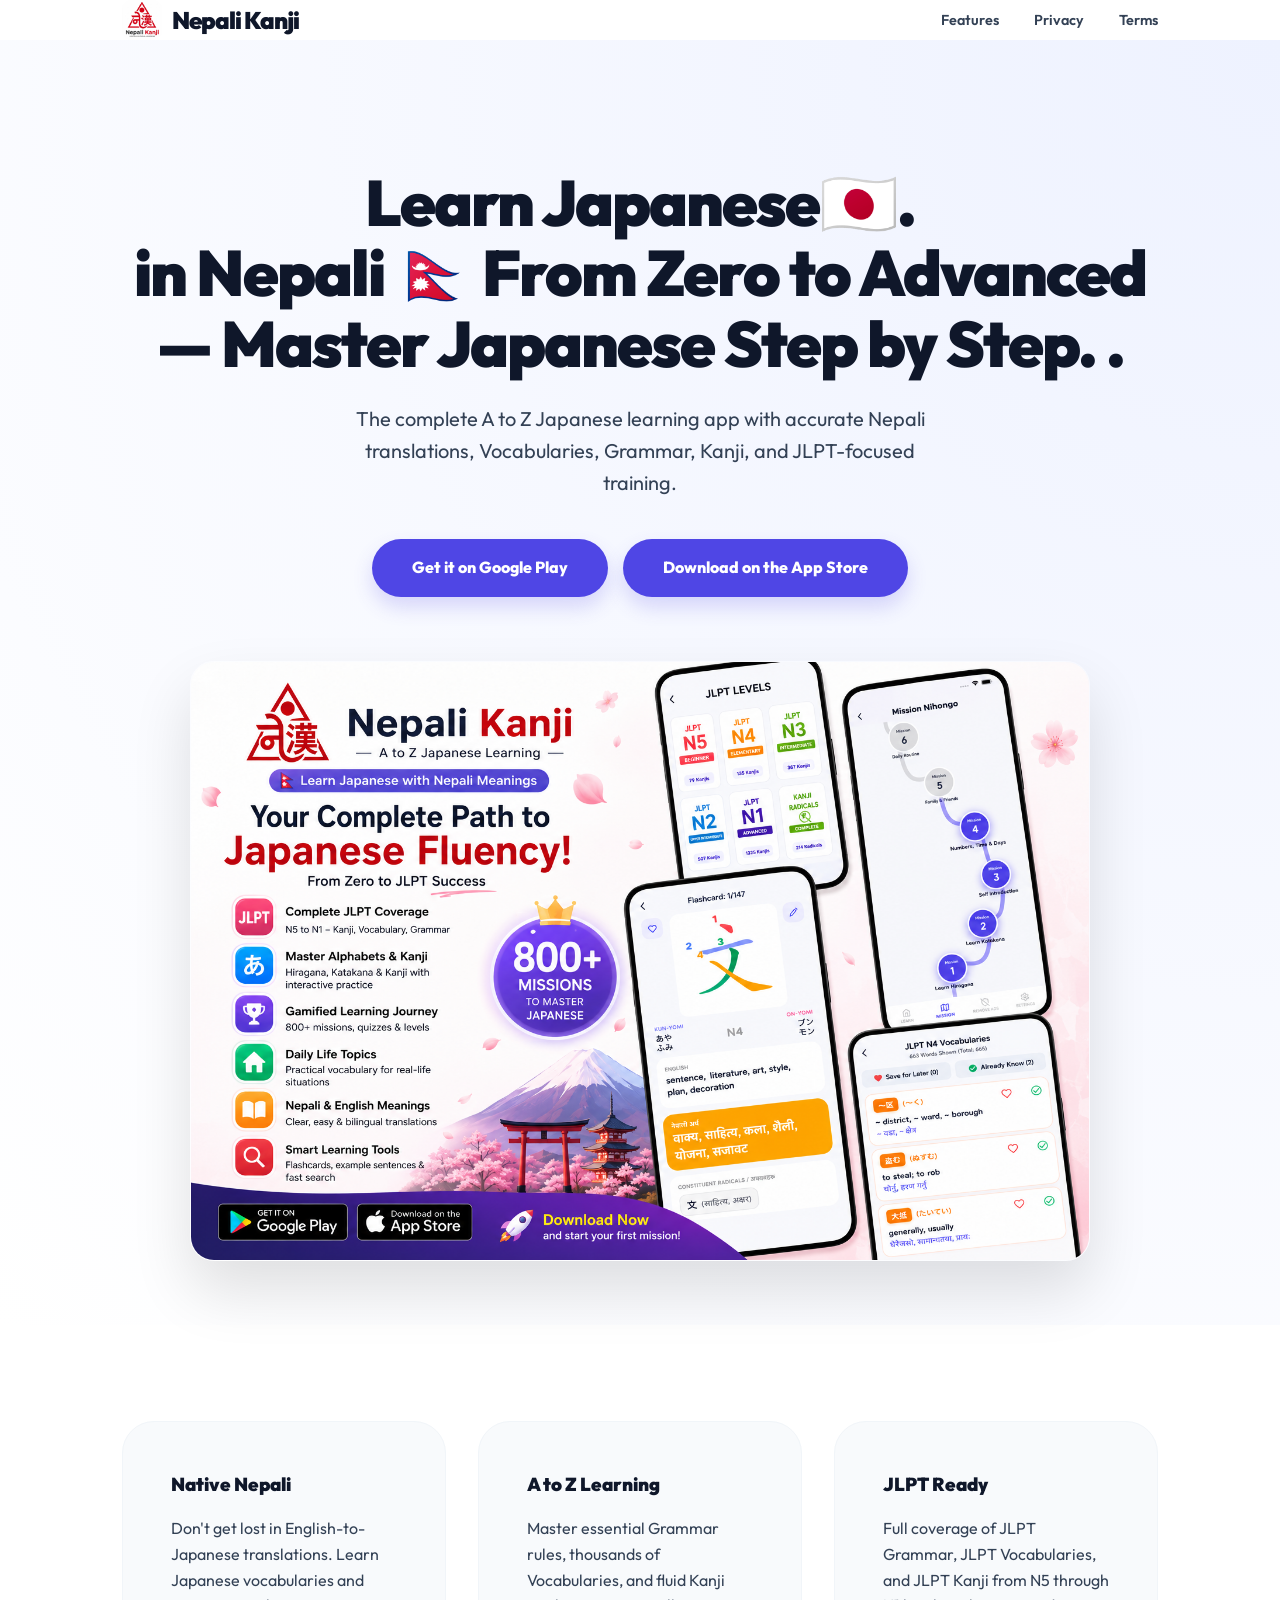
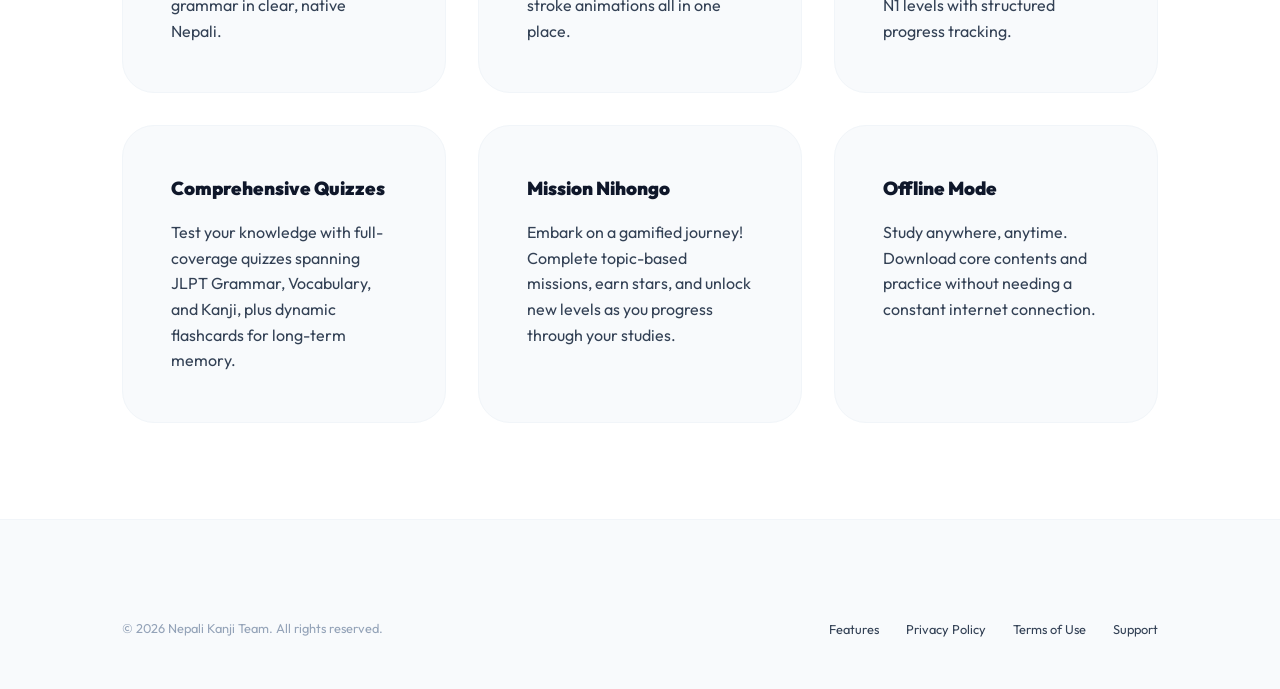
==== commit 9aa7d35a: "Update index.html" ====
--- a/index.html
+++ b/index.html
@@ -106,7 +106,7 @@
 
     <section class="hero">
         <div class="container">
-            <h1>Learn Japanese.<br>Learn Japanese🇯🇵 in Nepali 🇳🇵
+            <h1>Learn Japanese🇯🇵.<br>in Nepali 🇳🇵
 From Zero to Advanced — Master Japanese Step by Step.
 .</h1>
 
